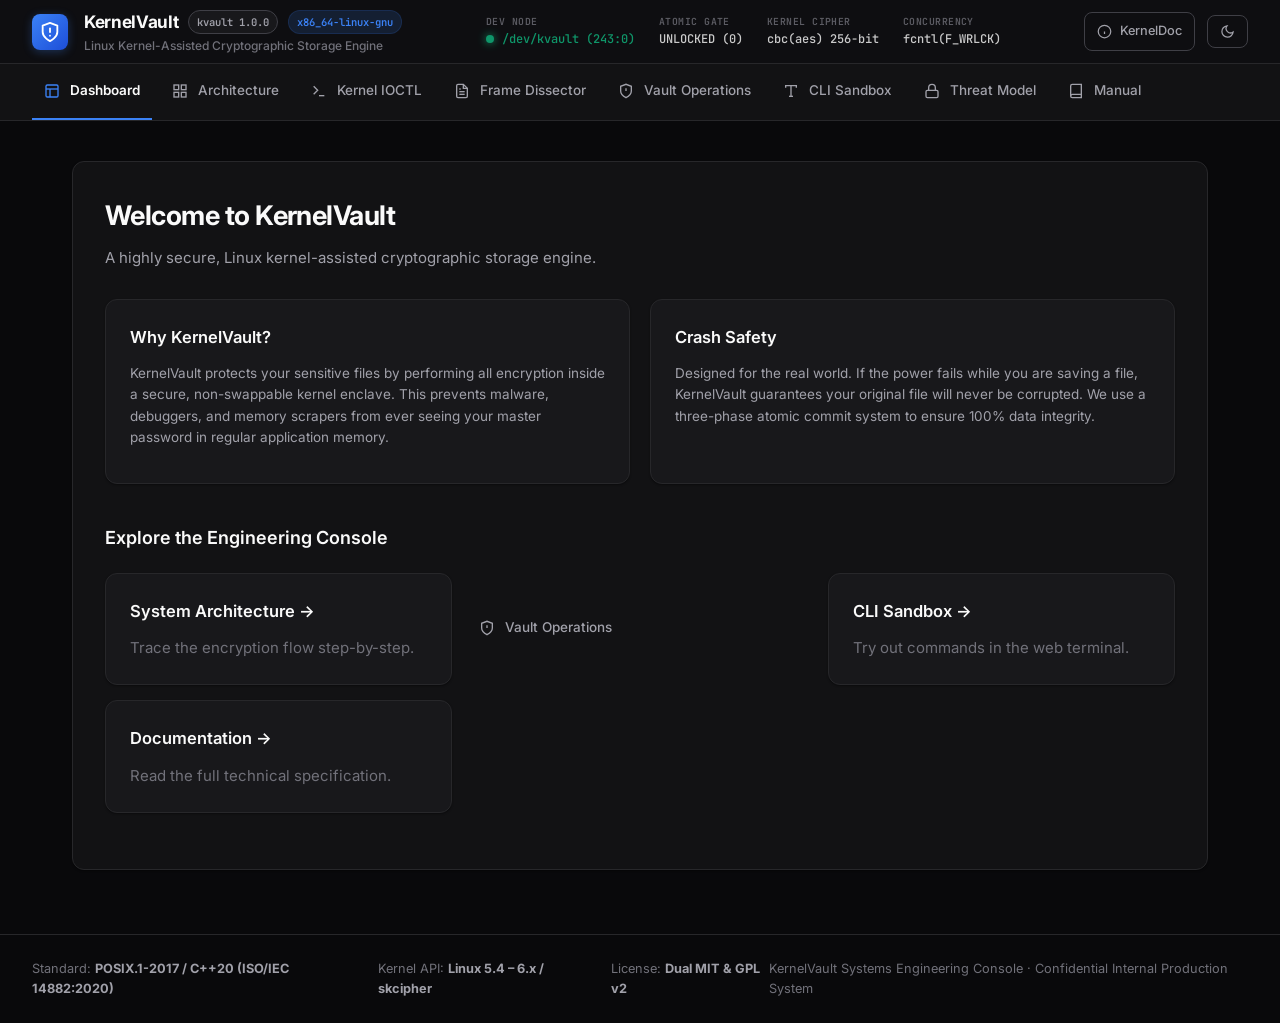
==== kvault/web/index.html @ b11a9a3c "Initial commit: KernelVault secure storage system" ====
<!DOCTYPE html>
<html lang="en">
<head>
  <meta charset="UTF-8">
  <meta name="viewport" content="width=device-width, initial-scale=1.0">
  <title>KernelVault (kvault) — Systems Architecture, IOCTL Telemetry & Engineering Manual</title>
  <meta name="description" content="Technical telemetry dashboard, interactive IOCTL testbed, 96-byte binary frame dissector, and complete systems engineering reference for the Linux kernel-assisted secure storage architecture (kvault).">
  
  <!-- System Fonts -->
  <link rel="preconnect" href="https://fonts.googleapis.com">
  <link rel="preconnect" href="https://fonts.gstatic.com" crossorigin>
  <link href="https://fonts.googleapis.com/css2?family=Inter:wght@400;500;600;700&family=JetBrains+Mono:ital,wght@0,400;0,500;0,600;0,700;1,400&display=swap" rel="stylesheet">
  
  <link rel="stylesheet" href="style.css">
</head>
<body class="theme-dark">

  <!-- Enterprise Header Bar -->
  <header class="app-header">
    <div class="header-left">
      <div class="brand-mark">
        <svg width="22" height="22" viewBox="0 0 24 24" fill="none" stroke="currentColor" stroke-width="2" stroke-linecap="round" stroke-linejoin="round">
          <path d="M12 22s8-4 8-10V5l-8-3-8 3v7c0 6 8 10 8 10z"/>
          <path d="M12 8v4"/>
          <path d="M12 16h.01"/>
        </svg>
      </div>
      <div class="brand-info">
        <div class="brand-title-row">
          <span class="brand-name">KernelVault</span>
          <span class="sys-badge">kvault 1.0.0</span>
          <span class="sys-badge target-arch">x86_64-linux-gnu</span>
        </div>
        <div class="brand-sub">Linux Kernel-Assisted Cryptographic Storage Engine</div>
      </div>
    </div>

    <!-- Live Kernel Device Telemetry -->
    <div class="header-telemetry">
      <div class="telemetry-item" title="Kernel Character Device Node Status">
        <span class="telem-label">DEV NODE</span>
        <span class="telem-value status-online">
          <span class="status-indicator"></span> /dev/kvault (243:0)
        </span>
      </div>
      <div class="telemetry-item" title="Kernel Device Concurrency Lock (atomic_cmpxchg)">
        <span class="telem-label">ATOMIC GATE</span>
        <span class="telem-value" id="telem-gate-val">UNLOCKED (0)</span>
      </div>
      <div class="telemetry-item" title="Cipher Subsystem in Kernel Space">
        <span class="telem-label">KERNEL CIPHER</span>
        <span class="telem-value">cbc(aes) 256-bit</span>
      </div>
      <div class="telemetry-item" title="POSIX Advisory Lock Mode">
        <span class="telem-label">CONCURRENCY</span>
        <span class="telem-value">fcntl(F_WRLCK)</span>
      </div>
    </div>

    <div class="header-right">
      <a href="https://github.com/torvalds/linux" target="_blank" rel="noopener" class="btn-util" title="Kernel Crypto API Documentation">
        <svg width="15" height="15" viewBox="0 0 24 24" fill="none" stroke="currentColor" stroke-width="2"><circle cx="12" cy="12" r="10"/><line x1="12" y1="16" x2="12" y2="12"/><line x1="12" y1="8" x2="12.01" y2="8"/></svg>
        <span>KernelDoc</span>
      </a>
      <button id="btn-theme-toggle" class="btn-util" title="Toggle Light/Dark Theme">
        <svg width="15" height="15" viewBox="0 0 24 24" fill="none" stroke="currentColor" stroke-width="2" id="icon-theme"><path d="M21 12.79A9 9 0 1 1 11.21 3 7 7 0 0 0 21 12.79z"/></svg>
      </button>
    </div>
  </header>

  <nav class="nav-tabs" role="navigation">
    <a href="index.html" class="nav-tab active">
      <svg width="16" height="16" viewBox="0 0 24 24" fill="none" stroke="currentColor" stroke-width="2"><rect x="3" y="3" width="18" height="18" rx="2"/><path d="M3 9h18"/><path d="M9 21V9"/></svg>
      <span>Dashboard</span>
    </a>
    <a href="architecture.html" class="nav-tab ">
      <svg width="16" height="16" viewBox="0 0 24 24" fill="none" stroke="currentColor" stroke-width="2"><rect x="3" y="3" width="7" height="7"/><rect x="14" y="3" width="7" height="7"/><rect x="14" y="14" width="7" height="7"/><rect x="3" y="14" width="7" height="7"/></svg>
      <span>Architecture</span>
    </a>
    <a href="ioctl.html" class="nav-tab ">
      <svg width="16" height="16" viewBox="0 0 24 24" fill="none" stroke="currentColor" stroke-width="2"><polyline points="4 17 10 11 4 5"/><line x1="12" y1="19" x2="20" y2="19"/></svg>
      <span>Kernel IOCTL</span>
    </a>
    <a href="dissector.html" class="nav-tab ">
      <svg width="16" height="16" viewBox="0 0 24 24" fill="none" stroke="currentColor" stroke-width="2"><path d="M14 2H6a2 2 0 0 0-2 2v16a2 2 0 0 0 2 2h12a2 2 0 0 0 2-2V8z"/><polyline points="14 2 14 8 20 8"/><line x1="16" y1="13" x2="8" y2="13"/><line x1="16" y1="17" x2="8" y2="17"/><polyline points="10 9 9 9 8 9"/></svg>
      <span>Frame Dissector</span>
    </a>
    
    <a href="vault.html" class="nav-tab ">
      <svg width="16" height="16" viewBox="0 0 24 24" fill="none" stroke="currentColor" stroke-width="2"><path d="M12 22s8-4 8-10V5l-8-3-8 3v7c0 6 8 10 8 10z"/><path d="M12 8v4"/><path d="M12 16h.01"/></svg>
      <span>Vault Operations</span>
    </a>
<a href="terminal.html" class="nav-tab ">
      <svg width="16" height="16" viewBox="0 0 24 24" fill="none" stroke="currentColor" stroke-width="2"><polyline points="4 7 4 4 20 4 20 7"/><line x1="9" y1="20" x2="15" y2="20"/><line x1="12" y1="4" x2="12" y2="20"/></svg>
      <span>CLI Sandbox</span>
    </a>
    <a href="security.html" class="nav-tab ">
      <svg width="16" height="16" viewBox="0 0 24 24" fill="none" stroke="currentColor" stroke-width="2"><rect x="3" y="11" width="18" height="11" rx="2" ry="2"/><path d="M7 11V7a5 5 0 0 1 10 0v4"/></svg>
      <span>Threat Model</span>
    </a>
    <a href="manual.html" class="nav-tab ">
      <svg width="16" height="16" viewBox="0 0 24 24" fill="none" stroke="currentColor" stroke-width="2"><path d="M4 19.5A2.5 2.5 0 0 1 6.5 17H20"/><path d="M6.5 2H20v20H6.5A2.5 2.5 0 0 1 4 19.5v-15A2.5 2.5 0 0 1 6.5 2z"/></svg>
      <span>Manual</span>
    </a>
  </nav>
  <main class="app-body">

<div class="tab-pane active" role="tabpanel">

    <div class="panel-section">
      <h2 class="section-title" style="font-size: 1.8rem; margin-bottom: 10px;">Welcome to KernelVault</h2>
      <p class="section-desc" style="font-size: 1rem;">A highly secure, Linux kernel-assisted cryptographic storage engine.</p>
      
      <div class="arch-split-grid" style="margin-top: 30px; grid-template-columns: 1fr 1fr; gap: 20px;">
        <div class="stride-card" style="padding: 24px;">
          <h3 class="stride-title" style="margin-bottom: 12px;">Why KernelVault?</h3>
          <p class="stride-prop" style="line-height: 1.6; color: var(--text-secondary);">KernelVault protects your sensitive files by performing all encryption inside a secure, non-swappable kernel enclave. This prevents malware, debuggers, and memory scrapers from ever seeing your master password in regular application memory.</p>
        </div>
        <div class="stride-card" style="padding: 24px;">
          <h3 class="stride-title" style="margin-bottom: 12px;">Crash Safety</h3>
          <p class="stride-prop" style="line-height: 1.6; color: var(--text-secondary);">Designed for the real world. If the power fails while you are saving a file, KernelVault guarantees your original file will never be corrupted. We use a three-phase atomic commit system to ensure 100% data integrity.</p>
        </div>
      </div>

      <h3 class="subsection-title" style="margin-top: 40px; font-size: 1.2rem;">Explore the Engineering Console</h3>
      <div class="arch-split-grid" style="margin-top: 20px; grid-template-columns: 1fr 1fr 1fr; gap: 15px;">
        <a href="architecture.html" class="stride-card" style="text-decoration: none; display: block; transition: border-color 0.2s;">
          <h3 class="stride-title">System Architecture &rarr;</h3>
          <p class="prop-value" style="margin-top: 5px; color: var(--text-muted);">Trace the encryption flow step-by-step.</p>
        </a>
        
    <a href="vault.html" class="nav-tab ">
      <svg width="16" height="16" viewBox="0 0 24 24" fill="none" stroke="currentColor" stroke-width="2"><path d="M12 22s8-4 8-10V5l-8-3-8 3v7c0 6 8 10 8 10z"/><path d="M12 8v4"/><path d="M12 16h.01"/></svg>
      <span>Vault Operations</span>
    </a>
<a href="terminal.html" class="stride-card" style="text-decoration: none; display: block; transition: border-color 0.2s;">
          <h3 class="stride-title">CLI Sandbox &rarr;</h3>
          <p class="prop-value" style="margin-top: 5px; color: var(--text-muted);">Try out commands in the web terminal.</p>
        </a>
        <a href="manual.html" class="stride-card" style="text-decoration: none; display: block; transition: border-color 0.2s;">
          <h3 class="stride-title">Documentation &rarr;</h3>
          <p class="prop-value" style="margin-top: 5px; color: var(--text-muted);">Read the full technical specification.</p>
        </a>
      </div>
    </div>

</div>
</main>

  <!-- Technical Footer -->
  <footer class="app-footer">
    <div class="footer-left">
      <span class="footer-stat">Standard: <strong>POSIX.1-2017 / C++20 (ISO/IEC 14882:2020)</strong></span>
      <span class="footer-stat">Kernel API: <strong>Linux 5.4 &ndash; 6.x / skcipher</strong></span>
      <span class="footer-stat">License: <strong>Dual MIT &amp; GPL v2</strong></span>
    </div>
    <div class="footer-right">
      <span>KernelVault Systems Engineering Console &middot; Confidential Internal Production System</span>
    </div>
  </footer>

  <script src="app.js"></script>
</body>
</html>
---- kvault/web/style.css ----
@import url('https://fonts.googleapis.com/css2?family=Inter:wght@400;500;600;700&family=JetBrains+Mono:wght@400;500;600&display=swap');

:root {
  /* Modern Premium Dark Theme */
  --bg-app:          #09090b;
  --bg-surface:      #121214;
  --bg-surface-elev: #18181b;
  --bg-surface-hover:#27272a;
  --bg-terminal:     #050505;
  
  --border-subtle:   #27272a;
  --border-default:  #3f3f46;
  --border-strong:   #52525b;

  --text-primary:    #fafafa;
  --text-secondary:  #a1a1aa;
  --text-muted:      #71717a;
  --text-code:       #60a5fa;

  --accent-primary:  #3b82f6;
  --accent-hover:    #2563eb;
  --accent-active:   #1d4ed8;
  --accent-light:    rgba(59, 130, 246, 0.15);

  --status-ok:       #10b981;
  --status-ok-bg:    rgba(16, 185, 129, 0.1);
  --status-warn:     #f59e0b;
  --status-warn-bg:  rgba(245, 158, 11, 0.1);
  --status-err:      #ef4444;
  --status-err-bg:   rgba(239, 68, 68, 0.1);
  --status-kernel:   #8b5cf6;
  --status-kernel-bg:rgba(139, 92, 246, 0.1);

  --font-sans: 'Inter', -apple-system, sans-serif;
  --font-mono: 'JetBrains Mono', monospace;

  --radius-xs: 6px;
  --radius-sm: 8px;
  --radius-md: 12px;
  --radius-lg: 16px;

  --shadow-sm: 0 1px 2px rgba(0, 0, 0, 0.4);
  --shadow-md: 0 4px 12px rgba(0, 0, 0, 0.5);
  --shadow-glow: 0 0 20px rgba(59, 130, 246, 0.15);
}

body.theme-light {
  --bg-app:          #f4f4f5;
  --bg-surface:      #ffffff;
  --bg-surface-elev: #fafafa;
  --bg-surface-hover:#f4f4f5;
  --bg-terminal:     #18181b;
  
  --border-subtle:   #e4e4e7;
  --border-default:  #d4d4d8;
  --border-strong:   #a1a1aa;

  --text-primary:    #09090b;
  --text-secondary:  #52525b;
  --text-muted:      #71717a;
  --text-code:       #2563eb;

  --accent-light:    rgba(59, 130, 246, 0.1);
  --shadow-sm: 0 1px 2px rgba(0, 0, 0, 0.05);
  --shadow-md: 0 4px 12px rgba(0, 0, 0, 0.08);
  --shadow-glow: 0 0 20px rgba(59, 130, 246, 0.1);
}

*, *::before, *::after {
  box-sizing: border-box;
  margin: 0;
  padding: 0;
}

html {
  font-size: 15px;
  font-family: var(--font-sans);
  background-color: var(--bg-app);
  color: var(--text-primary);
  line-height: 1.6;
  -webkit-font-smoothing: antialiased;
}

body {
  min-height: 100vh;
  display: flex;
  flex-direction: column;
}

code, pre, kbd, .code-font {
  font-family: var(--font-mono);
  font-size: 0.9em;
}

code {
  background: var(--bg-surface-hover);
  color: var(--text-code);
  padding: 3px 6px;
  border-radius: var(--radius-xs);
  border: 1px solid var(--border-subtle);
}

/* App Header Glassmorphism */
.app-header {
  height: 64px;
  background: rgba(18, 18, 20, 0.7);
  backdrop-filter: blur(12px);
  -webkit-backdrop-filter: blur(12px);
  border-bottom: 1px solid var(--border-subtle);
  display: flex;
  align-items: center;
  justify-content: space-between;
  padding: 0 32px;
  position: sticky;
  top: 0;
  z-index: 100;
}

.theme-light .app-header {
  background: rgba(255, 255, 255, 0.8);
}

.header-left {
  display: flex;
  align-items: center;
  gap: 16px;
}

.brand-mark {
  width: 36px;
  height: 36px;
  background: linear-gradient(135deg, var(--accent-primary), var(--accent-active));
  border-radius: var(--radius-sm);
  display: flex;
  align-items: center;
  justify-content: center;
  color: white;
  box-shadow: 0 2px 10px rgba(59, 130, 246, 0.3);
}

.brand-title-row {
  display: flex;
  align-items: center;
  gap: 10px;
}

.brand-name {
  font-size: 1.15rem;
  font-weight: 700;
  letter-spacing: -0.02em;
}

.sys-badge {
  font-family: var(--font-mono);
  font-size: 0.7rem;
  font-weight: 600;
  background: var(--bg-surface-elev);
  border: 1px solid var(--border-default);
  color: var(--text-secondary);
  padding: 3px 8px;
  border-radius: 99px; /* Pill shape */
}

.sys-badge.target-arch {
  color: var(--accent-primary);
  border-color: var(--accent-light);
  background: var(--accent-light);
}

.brand-sub {
  font-size: 0.8rem;
  color: var(--text-muted);
  font-weight: 500;
}

/* Clean Telemetry */
.header-telemetry {
  display: flex;
  align-items: center;
  gap: 24px;
  opacity: 0.8;
}

@media (max-width: 1100px) {
  .header-telemetry { display: none; }
}

.telemetry-item {
  display: flex;
  flex-direction: column;
}

.telem-label {
  font-size: 0.65rem;
  font-family: var(--font-mono);
  color: var(--text-muted);
  letter-spacing: 0.05em;
  font-weight: 600;
  text-transform: uppercase;
}

.telem-value {
  font-family: var(--font-mono);
  font-size: 0.8rem;
  font-weight: 500;
  color: var(--text-primary);
  display: flex;
  align-items: center;
  gap: 8px;
}

.status-online { color: var(--status-ok); }
.status-indicator {
  width: 8px; height: 8px;
  border-radius: 50%;
  background: var(--status-ok);
  box-shadow: 0 0 8px var(--status-ok);
}

.header-right {
  display: flex;
  align-items: center;
  gap: 12px;
}

.btn-util {
  background: transparent;
  border: 1px solid var(--border-default);
  color: var(--text-secondary);
  padding: 8px 12px;
  border-radius: var(--radius-sm);
  display: flex;
  align-items: center;
  gap: 8px;
  font-size: 0.85rem;
  font-weight: 500;
  cursor: pointer;
  text-decoration: none;
  transition: all 0.2s ease;
}

.btn-util:hover {
  background: var(--bg-surface-elev);
  color: var(--text-primary);
  border-color: var(--border-strong);
}

/* Modern Nav Tabs */
.nav-tabs {
  background: var(--bg-surface);
  border-bottom: 1px solid var(--border-subtle);
  display: flex;
  align-items: center;
  padding: 0 32px;
  gap: 8px;
  overflow-x: auto;
}

.nav-tab {
  color: var(--text-secondary);
  font-size: 0.9rem;
  font-weight: 500;
  padding: 16px 12px;
  display: flex;
  align-items: center;
  gap: 10px;
  cursor: pointer;
  border-bottom: 2px solid transparent;
  transition: all 0.2s ease;
  text-decoration: none;
  white-space: nowrap;
}

.nav-tab:hover {
  color: var(--text-primary);
}

.nav-tab.active {
  color: var(--text-primary);
  border-bottom-color: var(--accent-primary);
  font-weight: 600;
}

.nav-tab.active svg {
  color: var(--accent-primary);
}

/* App Body & Panes */
.app-body {
  flex: 1;
  padding: 40px 32px;
  max-width: 1200px;
  width: 100%;
  margin: 0 auto;
}

.tab-pane { display: none; }
.tab-pane.active { display: block; animation: fadeIn 0.4s ease; }

@keyframes fadeIn {
  from { opacity: 0; transform: translateY(10px); }
  to { opacity: 1; transform: translateY(0); }
}

/* Panels & Sections */
.panel-section {
  background: var(--bg-surface);
  border: 1px solid var(--border-subtle);
  border-radius: var(--radius-md);
  padding: 32px;
  margin-bottom: 24px;
  box-shadow: var(--shadow-sm);
}

.section-header-compact {
  display: flex;
  align-items: center;
  justify-content: space-between;
  gap: 20px;
  margin-bottom: 24px;
  flex-wrap: wrap;
}

.section-title {
  font-size: 1.25rem;
  font-weight: 700;
  color: var(--text-primary);
  letter-spacing: -0.02em;
}

.subsection-title {
  font-size: 1rem;
  font-weight: 600;
  color: var(--text-primary);
  margin-bottom: 16px;
}

.section-desc {
  font-size: 0.9rem;
  color: var(--text-secondary);
  margin-top: 6px;
  line-height: 1.5;
  max-width: 800px;
}

/* Buttons */
.btn {
  display: inline-flex;
  align-items: center;
  gap: 8px;
  padding: 10px 18px;
  border-radius: var(--radius-sm);
  font-size: 0.9rem;
  font-weight: 600;
  cursor: pointer;
  transition: all 0.2s ease;
  border: 1px solid transparent;
}

.btn-primary {
  background: var(--accent-primary);
  color: #ffffff;
  box-shadow: 0 2px 10px rgba(59, 130, 246, 0.3);
}
.btn-primary:hover {
  background: var(--accent-hover);
  transform: translateY(-1px);
}

.btn-secondary {
  background: var(--bg-surface-elev);
  border-color: var(--border-default);
  color: var(--text-primary);
}
.btn-secondary:hover {
  background: var(--bg-surface-hover);
  border-color: var(--border-strong);
}

.btn-outline-danger {
  background: transparent;
  border-color: var(--status-err);
  color: var(--status-err);
}
.btn-outline-danger:hover {
  background: var(--status-err-bg);
}

.btn-ghost {
  background: transparent;
  color: var(--text-secondary);
}
.btn-ghost:hover {
  color: var(--text-primary);
  background: var(--bg-surface-elev);
}

.btn-xs {
  padding: 6px 12px;
  font-size: 0.8rem;
  background: var(--bg-surface-elev);
  border: 1px solid var(--border-default);
  color: var(--text-primary);
  border-radius: var(--radius-xs);
}
.btn-xs.active {
  background: var(--accent-primary);
  border-color: var(--accent-primary);
  color: white;
}

.action-btn-group {
  display: flex;
  align-items: center;
  gap: 12px;
  flex-wrap: wrap;
}

/* Status Banner */
.pipeline-status-banner {
  margin-top: 24px;
  background: var(--bg-surface-elev);
  border: 1px solid var(--border-subtle);
  border-radius: var(--radius-sm);
  padding: 16px 20px;
  display: flex;
  align-items: center;
  gap: 16px;
}

.status-indicator-badge {
  font-family: var(--font-mono);
  font-size: 0.75rem;
  font-weight: 700;
  padding: 4px 10px;
  border-radius: var(--radius-xs);
  background: var(--border-default);
  color: var(--text-primary);
}
.status-indicator-badge.stat-active {
  background: var(--status-ok-bg);
  color: var(--status-ok);
  border: 1px solid var(--status-ok);
}
.status-indicator-badge.stat-warn {
  background: var(--status-warn-bg);
  color: var(--status-warn);
  border: 1px solid var(--status-warn);
}
.status-indicator-badge.stat-err {
  background: var(--status-err-bg);
  color: var(--status-err);
  border: 1px solid var(--status-err);
}

.status-description {
  font-size: 0.9rem;
  color: var(--text-secondary);
}

/* Architecture Split Grid */
.arch-split-grid {
  display: grid;
  grid-template-columns: 1fr 280px 1fr;
  gap: 24px;
  margin-bottom: 24px;
}

@media (max-width: 992px) {
  .arch-split-grid { grid-template-columns: 1fr; }
}

.arch-domain {
  background: var(--bg-surface);
  border: 1px solid var(--border-subtle);
  border-radius: var(--radius-md);
  padding: 24px;
  box-shadow: var(--shadow-sm);
}

.domain-header {
  border-bottom: 1px solid var(--border-subtle);
  padding-bottom: 16px;
  margin-bottom: 20px;
}

.domain-title-wrap {
  display: flex;
  align-items: center;
  gap: 12px;
}

.domain-tag {
  font-family: var(--font-mono);
  font-size: 0.7rem;
  font-weight: 700;
  padding: 3px 8px;
  border-radius: var(--radius-xs);
}

.tag-user { background: var(--accent-light); color: var(--accent-primary); }
.tag-kernel { background: var(--status-kernel-bg); color: var(--status-kernel); }

.domain-title {
  font-size: 1.05rem;
  font-weight: 600;
}

.domain-meta {
  font-size: 0.8rem;
  color: var(--text-muted);
  font-family: var(--font-mono);
  display: block;
  margin-top: 6px;
}

.arch-components-list {
  display: flex; flex-direction: column; gap: 16px;
}

.arch-node {
  background: var(--bg-surface-elev);
  border: 1px solid var(--border-default);
  border-radius: var(--radius-sm);
  padding: 16px;
  transition: all 0.2s ease;
}

.arch-node:hover {
  border-color: var(--border-strong);
  transform: translateY(-2px);
  box-shadow: var(--shadow-md);
}

.arch-node.node-highlight {
  border-color: var(--accent-primary);
  background: var(--accent-light);
  box-shadow: 0 0 0 1px var(--accent-primary), var(--shadow-glow);
}

.arch-node.node-fault {
  border-color: var(--status-err);
  background: var(--status-err-bg);
  box-shadow: 0 0 0 1px var(--status-err);
}

.node-head {
  display: flex; align-items: center; gap: 12px; margin-bottom: 10px;
}

.node-symbol {
  font-family: var(--font-mono);
  font-size: 0.7rem;
  font-weight: 700;
  color: var(--text-primary);
  background: var(--border-subtle);
  padding: 2px 6px;
  border-radius: var(--radius-xs);
}

.node-name {
  font-size: 0.95rem; font-weight: 600; flex: 1;
}

.node-badge {
  font-family: var(--font-mono); font-size: 0.75rem; color: var(--text-secondary);
}

.node-detail {
  font-size: 0.85rem; color: var(--text-secondary); margin-bottom: 12px;
}

.node-status-row {
  display: flex; justify-content: space-between;
  border-top: 1px solid var(--border-subtle);
  padding-top: 10px; font-size: 0.8rem; font-family: var(--font-mono);
}

.stat-label { color: var(--text-muted); }
.stat-val { color: var(--text-primary); font-weight: 500; }
.stat-val.stat-ok { color: var(--status-ok); }

/* Boundary Column */
.arch-boundary-column {
  background: var(--bg-surface);
  border: 2px dashed var(--border-default);
  border-radius: var(--radius-md);
  padding: 20px;
  display: flex; flex-direction: column;
}

.boundary-header {
  text-align: center; border-bottom: 1px solid var(--border-subtle);
  padding-bottom: 12px; margin-bottom: 16px;
}

.boundary-title {
  display: block; font-family: var(--font-mono); font-size: 0.8rem; font-weight: 700; color: var(--text-primary);
}

.boundary-sub {
  font-size: 0.75rem; color: var(--text-muted); font-family: var(--font-mono);
}

.boundary-pipeline {
  display: flex; flex-direction: column; gap: 12px; flex: 1; justify-content: space-between;
}

.syscall-step {
  display: flex; gap: 12px;
  background: var(--bg-surface-elev);
  border: 1px solid var(--border-subtle);
  border-radius: var(--radius-sm);
  padding: 12px;
  transition: all 0.2s ease;
}

.syscall-step.step-active {
  border-color: var(--accent-primary);
  background: var(--accent-light);
  box-shadow: var(--shadow-glow);
}

.step-num {
  font-family: var(--font-mono); font-size: 0.8rem; font-weight: 700; color: var(--text-muted);
}
.step-active .step-num { color: var(--accent-primary); }

.step-sig { font-family: var(--font-mono); font-size: 0.85rem; font-weight: 600; }
.step-note { font-size: 0.75rem; color: var(--text-secondary); margin-top: 4px; }

/* Dashboard Cards (stride-card reused for dashboard features) */
.stride-matrix {
  display: grid;
  grid-template-columns: repeat(auto-fill, minmax(320px, 1fr));
  gap: 24px;
}

.stride-card {
  background: var(--bg-surface-elev);
  border: 1px solid var(--border-subtle);
  border-radius: var(--radius-md);
  padding: 24px;
  box-shadow: var(--shadow-sm);
  transition: all 0.2s ease;
}
.stride-card:hover {
  transform: translateY(-3px);
  box-shadow: var(--shadow-md);
  border-color: var(--border-strong);
}

.stride-badge {
  display: inline-block;
  font-family: var(--font-mono);
  font-size: 0.75rem;
  font-weight: 700;
  padding: 4px 10px;
  border-radius: var(--radius-xs);
  margin-bottom: 16px;
  background: var(--border-default);
  color: var(--text-primary);
}

.stride-title {
  font-size: 1.1rem;
  font-weight: 600;
  margin-bottom: 12px;
  color: var(--text-primary);
}

.stride-prop {
  font-size: 0.9rem;
  margin-bottom: 10px;
}
.prop-label { color: var(--text-secondary); font-weight: 500; display: block; margin-bottom: 2px;}
.prop-value { color: var(--text-primary); }

.stride-verdict {
  margin-top: 16px;
  padding-top: 16px;
  border-top: 1px solid var(--border-subtle);
  font-family: var(--font-mono);
  font-size: 0.8rem;
  font-weight: 600;
}
.status-verified { color: var(--status-ok); }

/* CLI Terminal */
.vt-terminal {
  background: var(--bg-terminal);
  border: 1px solid var(--border-subtle);
  border-radius: var(--radius-md);
  overflow: hidden;
  box-shadow: var(--shadow-md);
  display: flex;
  flex-direction: column;
  height: 500px;
}

.vt-banner {
  padding: 20px;
  color: var(--text-muted);
  font-family: var(--font-mono);
  font-size: 0.9rem;
  border-bottom: 1px solid #1f1f1f;
  background: #0a0a0a;
}

.vt-output {
  flex: 1;
  padding: 20px;
  overflow-y: auto;
  font-family: var(--font-mono);
  font-size: 0.95rem;
  color: #e5e5e5;
  line-height: 1.6;
}

.vt-row { margin-bottom: 6px; }

.vt-prompt-row {
  display: flex;
  align-items: center;
  padding: 16px 20px;
  background: #0a0a0a;
  border-top: 1px solid #1f1f1f;
}

.vt-user { color: #10b981; font-weight: 600; }
.vt-colon { color: #e5e5e5; }
.vt-path { color: #3b82f6; font-weight: 600; margin: 0 8px; }
.vt-dollar { color: #e5e5e5; margin-right: 12px; }

.vt-input {
  flex: 1;
  background: transparent;
  border: none;
  color: #e5e5e5;
  font-family: var(--font-mono);
  font-size: 0.95rem;
  outline: none;
}

/* Preset Bar for Terminal */
.preset-bar {
  display: flex; gap: 10px; flex-wrap: wrap; margin-bottom: 16px;
}
.preset-btn {
  background: var(--bg-surface-elev);
  border: 1px solid var(--border-default);
  color: var(--text-primary);
  padding: 6px 12px;
  border-radius: var(--radius-xs);
  font-size: 0.85rem;
  cursor: pointer;
  transition: all 0.2s;
}
.preset-btn:hover { background: var(--bg-surface-hover); border-color: var(--accent-primary); }

/* Hex Dump */
.hex-dump-container {
  background: var(--bg-terminal);
  border: 1px solid var(--border-subtle);
  border-radius: var(--radius-sm);
  padding: 20px;
  font-family: var(--font-mono);
  font-size: 0.95rem;
  line-height: 1.8;
  color: #a1a1aa;
}

.hex-line { display: flex; gap: 20px; }
.hex-offset { color: #52525b; width: 60px; user-select: none; }
.hex-bytes { color: #e4e4e7; flex: 1; letter-spacing: 1px; }
.hex-b { cursor: pointer; transition: color 0.2s; padding: 0 2px; border-radius: 2px; }
.hex-b:hover, .hex-b.highlight { background: var(--accent-primary); color: white; }
.hex-ascii { color: #71717a; width: 140px; white-space: pre; }

/* Docs Layout */
.docs-sidebar {
  width: 280px;
  background: var(--bg-surface);
  border: 1px solid var(--border-subtle);
  border-radius: var(--radius-md);
  padding: 24px;
}
.docs-nav-group { margin-bottom: 24px; }
.docs-nav-heading {
  font-size: 0.75rem; font-weight: 700; color: var(--text-muted);
  letter-spacing: 0.05em; margin-bottom: 12px;
}
.docs-nav-link {
  display: block; color: var(--text-secondary); text-decoration: none;
  font-size: 0.95rem; margin-bottom: 8px; padding: 6px 10px; border-radius: var(--radius-xs);
  transition: all 0.2s;
}
.docs-nav-link:hover, .docs-nav-link.active {
  background: var(--bg-surface-elev); color: var(--text-primary);
}
.docs-content {
  flex: 1; background: var(--bg-surface); border: 1px solid var(--border-subtle);
  border-radius: var(--radius-md); padding: 40px;
}
.doc-h1 { font-size: 2rem; margin-bottom: 24px; border-bottom: 1px solid var(--border-subtle); padding-bottom: 12px; }
.doc-h3 { font-size: 1.3rem; margin: 32px 0 16px 0; }
.doc-article-section p { margin-bottom: 16px; font-size: 1.05rem; color: var(--text-secondary); }
.doc-callout {
  background: var(--accent-light); border-left: 4px solid var(--accent-primary);
  padding: 16px 20px; border-radius: 0 var(--radius-sm) var(--radius-sm) 0;
  margin: 24px 0; font-size: 0.95rem;
}
.doc-list { margin-left: 24px; margin-bottom: 24px; }
.doc-list li { margin-bottom: 10px; color: var(--text-secondary); }

/* General Forms */
.form-group { margin-bottom: 20px; }
.form-label { display: block; font-size: 0.9rem; font-weight: 600; margin-bottom: 8px; color: var(--text-primary); }
.form-select, .form-input {
  width: 100%; background: var(--bg-surface-elev); border: 1px solid var(--border-default);
  border-radius: var(--radius-sm); padding: 12px; font-family: var(--font-mono);
  font-size: 0.95rem; color: var(--text-primary); outline: none; transition: border-color 0.2s;
}
.form-select:focus, .form-input:focus { border-color: var(--accent-primary); box-shadow: 0 0 0 2px var(--accent-light); }

/* Table */
.data-table { width: 100%; border-collapse: collapse; margin: 24px 0; }
.data-table th {
  background: var(--bg-surface-elev); color: var(--text-primary); padding: 12px 16px;
  text-align: left; border-bottom: 2px solid var(--border-default); font-weight: 600;
}
.data-table td { padding: 12px 16px; border-bottom: 1px solid var(--border-subtle); color: var(--text-secondary); }
.data-table tr:hover td { background: var(--bg-surface-hover); color: var(--text-primary); }

/* Struct Layout Bar */
.struct-layout-bar {
  display: flex; height: 60px; background: var(--bg-surface-elev);
  border: 1px solid var(--border-default); border-radius: var(--radius-sm);
  overflow: hidden; margin-bottom: 16px;
}
.layout-seg {
  display: flex; align-items: center; justify-content: center;
  border-right: 1px solid var(--border-subtle); font-family: var(--font-mono);
  font-size: 0.75rem; font-weight: 600; text-align: center; line-height: 1.2;
}
.layout-seg:last-child { border-right: none; }
.seg-magic { background: rgba(59, 130, 246, 0.2); color: #60a5fa; }
.seg-version { background: rgba(16, 185, 129, 0.2); color: #34d399; }
.seg-salt { background: rgba(245, 158, 11, 0.2); color: #fbbf24; }
.seg-iv { background: rgba(239, 68, 68, 0.2); color: #f87171; }
.seg-orig, .seg-payload { background: rgba(139, 92, 246, 0.2); color: #a78bfa; }
.seg-hmac { background: rgba(236, 72, 153, 0.2); color: #f472b6; }
.seg-reserved { background: var(--bg-surface); color: var(--text-muted); }

.struct-stat-row {
  display: flex; gap: 24px; font-family: var(--font-mono); font-size: 0.85rem; color: var(--text-muted);
}

/* Footer */
.app-footer {
  margin-top: auto; padding: 24px 32px; border-top: 1px solid var(--border-subtle);
  display: flex; justify-content: space-between; font-size: 0.85rem; color: var(--text-muted);
}
.footer-left { display: flex; gap: 24px; }
.footer-stat strong { color: var(--text-secondary); }

/* Split Pane */
.split-pane { display: grid; grid-template-columns: 1fr 1fr; gap: 32px; }
@media (max-width: 1024px) { .split-pane { grid-template-columns: 1fr; } }
.pane-column { display: flex; flex-direction: column; }

/* Driver State Grid */
.driver-state-grid { display: grid; grid-template-columns: 1fr 1fr; gap: 16px; }
.state-card {
  background: var(--bg-surface-elev); border: 1px solid var(--border-subtle);
  padding: 16px; border-radius: var(--radius-sm);
}
.state-label { display: block; font-size: 0.75rem; color: var(--text-muted); font-weight: 600; margin-bottom: 6px; }
.state-value { font-size: 0.95rem; font-weight: 600; color: var(--text-primary); }

/* Property List */
.detail-property-list { display: flex; flex-direction: column; gap: 12px; }
.prop-row { display: flex; flex-direction: column; padding-bottom: 12px; border-bottom: 1px solid var(--border-subtle); }
.prop-row:last-child { border-bottom: none; }
.prop-key { font-size: 0.85rem; color: var(--text-muted); font-weight: 600; margin-bottom: 4px; }
.prop-val { font-size: 0.95rem; color: var(--text-primary); line-height: 1.5; }
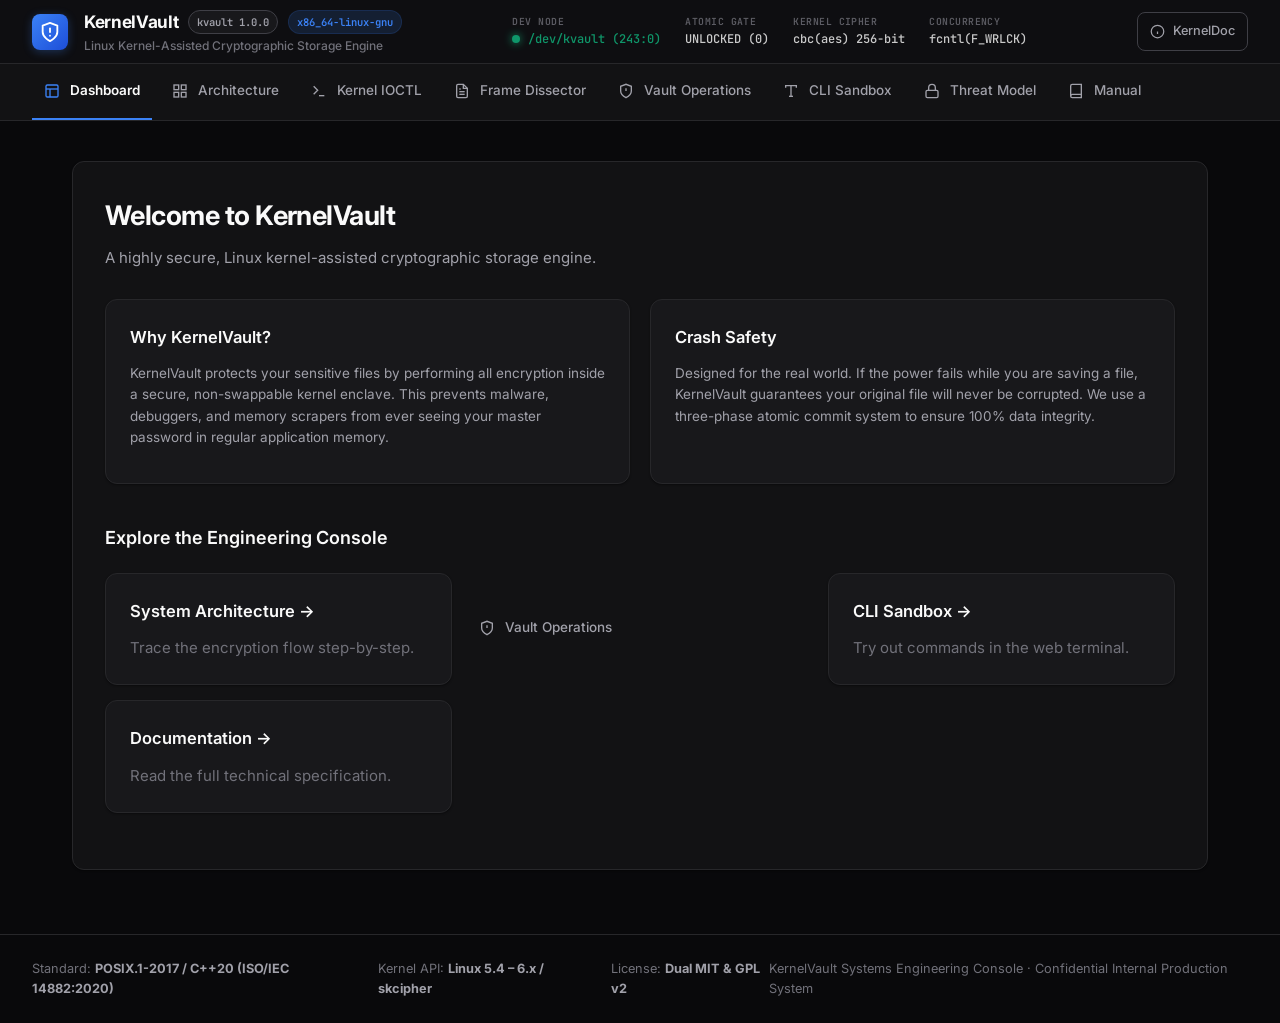
==== commit 1bc85c89: "ui: remove theme toggle from website" ====
--- a/kvault/web/index.html
+++ b/kvault/web/index.html
@@ -62,9 +62,6 @@
         <svg width="15" height="15" viewBox="0 0 24 24" fill="none" stroke="currentColor" stroke-width="2"><circle cx="12" cy="12" r="10"/><line x1="12" y1="16" x2="12" y2="12"/><line x1="12" y1="8" x2="12.01" y2="8"/></svg>
         <span>KernelDoc</span>
       </a>
-      <button id="btn-theme-toggle" class="btn-util" title="Toggle Light/Dark Theme">
-        <svg width="15" height="15" viewBox="0 0 24 24" fill="none" stroke="currentColor" stroke-width="2" id="icon-theme"><path d="M21 12.79A9 9 0 1 1 11.21 3 7 7 0 0 0 21 12.79z"/></svg>
-      </button>
     </div>
   </header>
 
@@ -161,4 +158,4 @@
 
   <script src="app.js"></script>
 </body>
-</html>+</html>
--- a/kvault/web/style.css
+++ b/kvault/web/style.css
@@ -58,8 +58,21 @@
 
   --text-primary:    #09090b;
   --text-secondary:  #52525b;
-  --text-muted:      #71717a;
-  --text-code:       #2563eb;
+  --text-muted:      #62626b;
+  --text-code:       #1d4ed8;
+
+  --accent-primary:  #1d4ed8;
+  --accent-hover:    #1e40af;
+  --accent-active:   #1e3a8a;
+
+  --status-ok:       #047857;
+  --status-ok-bg:    rgba(4, 120, 87, 0.09);
+  --status-warn:     #92400e;
+  --status-warn-bg:  rgba(146, 64, 14, 0.09);
+  --status-err:      #b91c1c;
+  --status-err-bg:   rgba(185, 28, 28, 0.08);
+  --status-kernel:   #6d28d9;
+  --status-kernel-bg:rgba(109, 40, 217, 0.08);
 
   --accent-light:    rgba(59, 130, 246, 0.1);
   --shadow-sm: 0 1px 2px rgba(0, 0, 0, 0.05);
@@ -76,8 +89,6 @@
 html {
   font-size: 15px;
   font-family: var(--font-sans);
-  background-color: var(--bg-app);
-  color: var(--text-primary);
   line-height: 1.6;
   -webkit-font-smoothing: antialiased;
 }
@@ -86,6 +97,13 @@
   min-height: 100vh;
   display: flex;
   flex-direction: column;
+  background-color: var(--bg-app);
+  color: var(--text-primary);
+  color-scheme: dark;
+}
+
+body.theme-light {
+  color-scheme: light;
 }
 
 code, pre, kbd, .code-font {
@@ -853,6 +871,13 @@
 .seg-hmac { background: rgba(236, 72, 153, 0.2); color: #f472b6; }
 .seg-reserved { background: var(--bg-surface); color: var(--text-muted); }
 
+body.theme-light .seg-magic { background: #dbeafe; color: #1e40af; }
+body.theme-light .seg-version { background: #d1fae5; color: #065f46; }
+body.theme-light .seg-salt { background: #fef3c7; color: #92400e; }
+body.theme-light .seg-iv { background: #fee2e2; color: #991b1b; }
+body.theme-light .seg-orig, body.theme-light .seg-payload { background: #ede9fe; color: #5b21b6; }
+body.theme-light .seg-hmac { background: #fce7f3; color: #9d174d; }
+
 .struct-stat-row {
   display: flex; gap: 24px; font-family: var(--font-mono); font-size: 0.85rem; color: var(--text-muted);
 }
@@ -886,3 +911,74 @@
 .prop-key { font-size: 0.85rem; color: var(--text-muted); font-weight: 600; margin-bottom: 4px; }
 .prop-val { font-size: 0.95rem; color: var(--text-primary); line-height: 1.5; }
 
+/* Recruiter-friendly architecture flow */
+.recruiter-flow {
+  margin: 24px 0 0;
+  padding: 32px;
+  border: 1px solid var(--border-default);
+  border-radius: var(--radius-md);
+  background: linear-gradient(135deg, var(--bg-surface) 0%, var(--bg-surface-elev) 100%);
+}
+.recruiter-flow-heading { max-width: 760px; }
+.flow-eyebrow {
+  display: block; margin-bottom: 8px; color: var(--accent-primary); font-family: var(--font-mono);
+  font-size: 0.72rem; font-weight: 700; letter-spacing: 0.12em;
+}
+.recruiter-flow h3 { margin: 0; color: var(--text-primary); font-size: 1.55rem; }
+.recruiter-flow-heading p { margin: 10px 0 0; color: var(--text-secondary); line-height: 1.65; }
+.flow-legend { display: flex; flex-wrap: wrap; gap: 18px; margin: 24px 0 18px; color: var(--text-secondary); font-size: 0.84rem; }
+.flow-legend span { display: inline-flex; align-items: center; gap: 7px; }
+.legend-dot { width: 9px; height: 9px; border-radius: 50%; background: var(--accent-primary); }
+.encrypt-dot { background: #34d399; }
+.decrypt-dot { background: #60a5fa; }
+.safety-dot { background: #fbbf24; }
+.simple-flow-grid {
+  display: grid; grid-template-columns: minmax(160px, 1fr) 28px minmax(160px, 1fr) 28px minmax(160px, 1fr) 28px minmax(160px, 1fr);
+  align-items: stretch; gap: 8px;
+}
+.simple-flow-step {
+  position: relative; min-height: 222px; padding: 22px 18px 18px; border: 1px solid var(--border-default);
+  border-radius: var(--radius-sm); background: var(--bg-surface); transition: transform 180ms ease, border-color 180ms ease, box-shadow 180ms ease;
+}
+.simple-flow-step:hover { transform: translateY(-3px); border-color: var(--accent-primary); }
+.simple-step-number {
+  position: absolute; top: 13px; right: 14px; color: var(--text-muted); font-family: var(--font-mono); font-size: 0.72rem; font-weight: 700;
+}
+.simple-step-icon {
+  display: inline-flex; align-items: center; justify-content: center; min-width: 54px; height: 28px; padding: 0 8px;
+  border-radius: 99px; background: rgba(148, 163, 184, 0.14); color: var(--text-secondary); font-family: var(--font-mono); font-size: 0.68rem; font-weight: 700;
+}
+.encrypt-icon { background: rgba(52, 211, 153, 0.15); color: #34d399; }
+.storage-icon { background: rgba(251, 191, 36, 0.15); color: #fbbf24; }
+.decrypt-icon { background: rgba(96, 165, 250, 0.15); color: #60a5fa; }
+body.theme-light .encrypt-dot { background: #047857; }
+body.theme-light .decrypt-dot { background: #1d4ed8; }
+body.theme-light .safety-dot { background: #b45309; }
+body.theme-light .encrypt-icon { background: #d1fae5; color: #065f46; }
+body.theme-light .storage-icon { background: #fef3c7; color: #92400e; }
+body.theme-light .decrypt-icon { background: #dbeafe; color: #1e40af; }
+.simple-flow-step h4 { margin: 17px 0 8px; color: var(--text-primary); font-size: 1.02rem; }
+.simple-flow-step p { margin: 0; color: var(--text-secondary); font-size: 0.88rem; line-height: 1.55; }
+.simple-step-note { position: absolute; left: 18px; bottom: 16px; color: var(--text-muted); font-size: 0.76rem; font-weight: 600; }
+.flow-arrow { display: grid; place-items: center; color: var(--accent-primary); font-size: 1.55rem; font-weight: 700; }
+.simple-flow-step.flow-active { border-color: var(--accent-primary); box-shadow: 0 0 0 3px rgba(59, 130, 246, 0.18), 0 12px 24px rgba(15, 23, 42, 0.18); transform: translateY(-4px); }
+.simple-flow-step.flow-safe { border-color: #fbbf24; box-shadow: 0 0 0 3px rgba(251, 191, 36, 0.14); }
+body.theme-light .simple-flow-step.flow-safe { border-color: #b45309; box-shadow: 0 0 0 3px rgba(180, 83, 9, 0.12); }
+.recruiter-benefits { display: grid; grid-template-columns: repeat(3, 1fr); gap: 14px; margin-top: 22px; }
+.recruiter-benefits article { padding: 15px; border-left: 3px solid var(--accent-primary); background: var(--bg-surface); }
+.recruiter-benefits strong { display: block; margin-bottom: 5px; color: var(--text-primary); }
+.recruiter-benefits span { color: var(--text-secondary); font-size: 0.85rem; line-height: 1.45; }
+
+/* The detailed engineering diagram remains in source for future technical views. */
+.recruiter-flow ~ .arch-split-grid,
+.recruiter-flow ~ .table-section { display: none; }
+
+@media (max-width: 980px) {
+  .simple-flow-grid { grid-template-columns: 1fr; gap: 10px; }
+  .flow-arrow { height: 22px; transform: rotate(90deg); }
+}
+@media (max-width: 640px) {
+  .recruiter-flow { padding: 22px 16px; }
+  .recruiter-benefits { grid-template-columns: 1fr; }
+}
+
